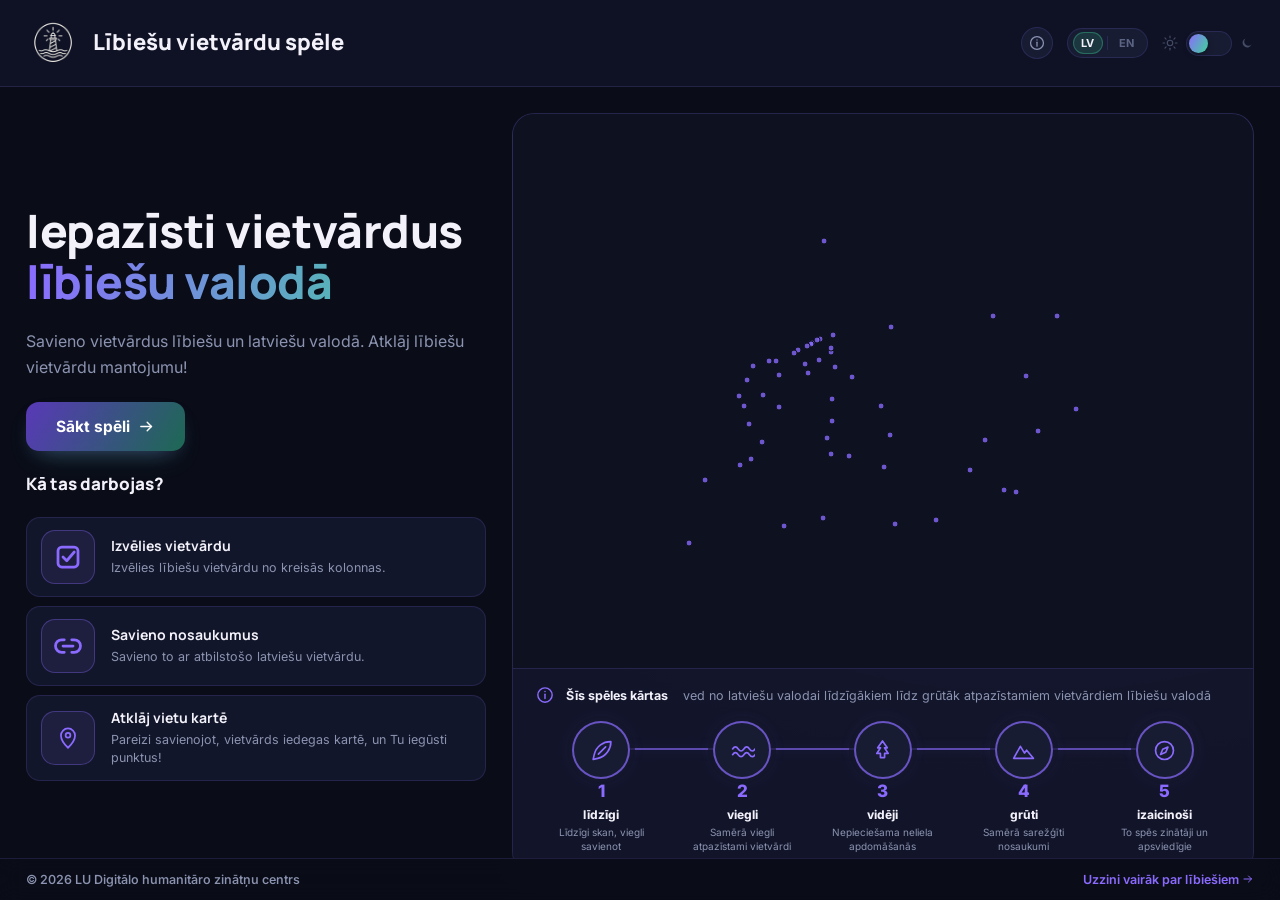
==== index.html @ 4ed25552 "Add files via upload" ====
<!DOCTYPE html>
<html lang="lv" data-theme="dark">
<head>
<meta charset="UTF-8">
<meta name="viewport" content="width=device-width, initial-scale=1, maximum-scale=1, viewport-fit=cover">
<title>Lībiešu vietvārdu spēle</title>
<meta name="description" content="Savieno lībiešu un latviešu vietvārdus un atklāj lībiešu vietvārdu mantojumu.">
<link rel="icon" type="image/png" href="[data-uri]">
<link rel="preconnect" href="https://fonts.googleapis.com">
<link rel="preconnect" href="https://fonts.gstatic.com" crossorigin>
<link href="https://fonts.googleapis.com/css2?family=Manrope:wght@700;800&family=Inter:wght@400;500;600;700;800&display=swap" rel="stylesheet">
<link rel="stylesheet" href="vendor/leaflet.css">
<link rel="stylesheet" href="style.css">
</head>
<body>


<svg style="display:none">
<defs>
<symbol id="i-lighthouse" viewBox="0 0 24 24" fill="none" stroke="currentColor" stroke-width="1.6" stroke-linecap="round" stroke-linejoin="round">
  <path d="M9.5 21h5"/><path d="M8.5 21 10 8h4l1.5 13"/><path d="M9.7 13h4.6"/><path d="M10.5 8V5.5h3V8"/><path d="M12 3.2v1.3"/><path d="M9.3 4.3l1 1"/><path d="M14.7 4.3l-1 1"/>
</symbol>
<symbol id="i-clock" viewBox="0 0 24 24" fill="none" stroke="currentColor" stroke-width="1.7" stroke-linecap="round" stroke-linejoin="round">
  <circle cx="12" cy="12" r="8.2"/><path d="M12 7.6V12l3 2"/>
</symbol>
<symbol id="i-star" viewBox="0 0 24 24" fill="currentColor" stroke="none">
  <path d="M12 3.2l2.6 5.6 6.1.6-4.6 4.1 1.3 6-5.4-3.1-5.4 3.1 1.3-6-4.6-4.1 6.1-.6z"/>
</symbol>
<symbol id="i-flame" viewBox="0 0 24 24" fill="currentColor" stroke="none">
  <path d="M12.3 2.5c.4 2.4-.2 3.9-1.2 5.1-.2-1.3-.6-2-1.3-2.6-1.9 2-3.8 4.9-3.8 7.7 0 3.9 3 6.8 6.4 6.8s6.1-2.7 6.1-6.2c0-3.5-2.4-6.3-4.4-8.1-.4 1.4-1 2.2-1.8 2.6.2-2.1-.2-4-.5-5.3z"/>
</symbol>
<symbol id="i-thumb-up" viewBox="0 0 24 24" fill="none" stroke="currentColor" stroke-width="2" stroke-linecap="round" stroke-linejoin="round">
  <path d="M7.5 10.2 11 4.7c.7-1.1 2.4-.6 2.4.7v3.8h4.3c1.5 0 2.5 1.4 2.1 2.8l-1.6 5.4c-.3 1-1.2 1.7-2.3 1.7H7.5z"/>
  <path d="M3.5 9.8h4v9.6h-4z"/>
</symbol>
<symbol id="i-sun" viewBox="0 0 24 24" fill="none" stroke="currentColor" stroke-width="1.7" stroke-linecap="round">
  <circle cx="12" cy="12" r="4.1"/><line x1="12" y1="1.6" x2="12" y2="4"/><line x1="12" y1="20" x2="12" y2="22.4"/><line x1="1.6" y1="12" x2="4" y2="12"/><line x1="20" y1="12" x2="22.4" y2="12"/><line x1="4.4" y1="4.4" x2="6.1" y2="6.1"/><line x1="17.9" y1="17.9" x2="19.6" y2="19.6"/><line x1="4.4" y1="19.6" x2="6.1" y2="17.9"/><line x1="17.9" y1="6.1" x2="19.6" y2="4.4"/>
</symbol>
<symbol id="i-moon" viewBox="0 0 24 24" fill="currentColor" stroke="none">
  <path d="M20 14.7A8.1 8.1 0 1 1 9.4 4.1 6.6 6.6 0 0 0 20 14.7z"/>
</symbol>
<symbol id="i-link" viewBox="0 0 24 24" fill="none" stroke="currentColor" stroke-width="1.7" stroke-linecap="round" stroke-linejoin="round">
  <path d="M9 15l6-6"/><path d="M8.3 16.3a3.9 3.9 0 010-5.5l2-2a3.9 3.9 0 015.5 5.5l-.9.9"/><path d="M15.7 7.7a3.9 3.9 0 010 5.5l-2 2a3.9 3.9 0 01-5.5-5.5l.9-.9"/>
</symbol>
<symbol id="i-info" viewBox="0 0 24 24" fill="none" stroke="currentColor" stroke-width="1.7" stroke-linecap="round" stroke-linejoin="round">
  <circle cx="12" cy="12" r="8.6"/><line x1="12" y1="11" x2="12" y2="16.2"/><circle cx="12" cy="7.9" r="0.9" fill="currentColor" stroke="none"/>
</symbol>
<symbol id="i-share" viewBox="0 0 24 24" fill="none" stroke="currentColor" stroke-width="1.9" stroke-linecap="round" stroke-linejoin="round">
  <circle cx="18" cy="5" r="2.5"/><circle cx="6" cy="12" r="2.5"/><circle cx="18" cy="19" r="2.5"/>
  <path d="m8.2 10.8 7.6-4.5M8.2 13.2l7.6 4.5"/>
</symbol>
<symbol id="i-trophy" viewBox="0 0 24 24" fill="none" stroke="currentColor" stroke-width="2" stroke-linecap="round" stroke-linejoin="round">
  <path d="M7 4h10v5a5 5 0 0 1-10 0V4z"/>
  <path d="M7 6H4v2a4 4 0 0 0 4 4"/>
  <path d="M17 6h3v2a4 4 0 0 1-4 4"/>
  <path d="M12 14v4"/>
  <path d="M8 21h8"/>
  <path d="M10 18h4"/>
</symbol>
<symbol id="i-target" viewBox="0 0 24 24" fill="none" stroke="currentColor" stroke-width="1.6" stroke-linecap="round" stroke-linejoin="round">
  <circle cx="12" cy="12" r="8.2"/><circle cx="12" cy="12" r="4.4"/><circle cx="12" cy="12" r="0.9" fill="currentColor" stroke="none"/>
</symbol>
<symbol id="i-plus" viewBox="0 0 24 24" fill="none" stroke="currentColor" stroke-width="1.8" stroke-linecap="round">
  <line x1="12" y1="5" x2="12" y2="19"/><line x1="5" y1="12" x2="19" y2="12"/>
</symbol>
<symbol id="i-minus" viewBox="0 0 24 24" fill="none" stroke="currentColor" stroke-width="1.8" stroke-linecap="round">
  <line x1="5" y1="12" x2="19" y2="12"/>
</symbol>
<symbol id="i-locate" viewBox="0 0 24 24" fill="none" stroke="currentColor" stroke-width="1.7" stroke-linecap="round">
  <circle cx="12" cy="12" r="2.6"/><line x1="12" y1="2" x2="12" y2="5.4"/><line x1="12" y1="18.6" x2="12" y2="22"/><line x1="2" y1="12" x2="5.4" y2="12"/><line x1="18.6" y1="12" x2="22" y2="12"/>
</symbol>
<symbol id="i-arrow-right" viewBox="0 0 24 24" fill="none" stroke="currentColor" stroke-width="2" stroke-linecap="round" stroke-linejoin="round">
  <line x1="4" y1="12" x2="19" y2="12"/><polyline points="13 6 19 12 13 18"/>
</symbol>
<symbol id="i-refresh" viewBox="0 0 24 24" fill="none" stroke="currentColor" stroke-width="1.8" stroke-linecap="round" stroke-linejoin="round">
  <path d="M3.5 12a8.5 8.5 0 1 1 2.5 6"/><polyline points="3.5 16.5 3.5 12 8 12"/>
</symbol>
<symbol id="i-bulb" viewBox="0 0 24 24" fill="none" stroke="currentColor" stroke-width="2" stroke-linecap="round" stroke-linejoin="round">
  <path d="M7.2 14.8a7 7 0 1 1 9.6 0c-1.1.9-1.7 1.8-1.8 3.2H9c-.1-1.4-.7-2.3-1.8-3.2z"/>
  <path d="M9.2 18h5.6M10 21h4"/>
</symbol>
<symbol id="i-restart-play" viewBox="0 0 24 24" fill="none" stroke="currentColor" stroke-width="2" stroke-linecap="round" stroke-linejoin="round">
  <path d="M5 7V3l-3 3 3 3V7a8 8 0 1 1-1 9"/>
  <path d="m10 8.5 6 3.5-6 3.5z" fill="currentColor" stroke="none"/>
</symbol>
<symbol id="i-feather" viewBox="0 0 24 24" fill="none" stroke="currentColor" stroke-width="1.6" stroke-linecap="round" stroke-linejoin="round">
  <path d="M20.5 3.5c-6.5 0-13.5 4-15.5 12.5l-1 4.5 4.5-1c8.5-2 12.5-9.5 12.5-16z"/><line x1="9" y1="15.5" x2="16" y2="8.5"/>
</symbol>
<symbol id="i-wave" viewBox="0 0 24 24" fill="none" stroke="currentColor" stroke-width="1.6" stroke-linecap="round" stroke-linejoin="round">
  <path d="M2.5 16c1.8-2.6 3.6-2.6 5.4 0s3.6 2.6 5.4 0 3.6-2.6 5.4 0 3.6 2.6 5.4 0"/><path d="M2.5 10.5c1.8-2.6 3.6-2.6 5.4 0s3.6 2.6 5.4 0 3.6-2.6 5.4 0 3.6 2.6 5.4 0"/>
</symbol>
<symbol id="i-tree" viewBox="0 0 24 24" fill="none" stroke="currentColor" stroke-width="1.6" stroke-linecap="round" stroke-linejoin="round">
  <path d="M12 2.8l4.6 6.6h-2.7l3.6 5.4h-3.5v4h-4v-4H6.5l3.6-5.4H7.4z"/>
</symbol>
<symbol id="i-mountain" viewBox="0 0 24 24" fill="none" stroke="currentColor" stroke-width="1.6" stroke-linecap="round" stroke-linejoin="round">
  <path d="M2.5 19.5L9 8l4 6.5 2-2.8 6.5 7.8z"/>
</symbol>
<symbol id="i-compass" viewBox="0 0 24 24" fill="none" stroke="currentColor" stroke-width="1.6" stroke-linecap="round" stroke-linejoin="round">
  <circle cx="12" cy="12" r="8.6"/><path d="M15.3 8.7l-2.1 5-5 2.1 2.1-5z"/>
</symbol>
<symbol id="i-pin" viewBox="0 0 24 24" fill="none" stroke="currentColor" stroke-width="1.6" stroke-linecap="round" stroke-linejoin="round">
  <path d="M12 21s6.5-6.1 6.5-11.3a6.5 6.5 0 10-13 0C5.5 14.9 12 21 12 21z"/><circle cx="12" cy="9.5" r="2.2"/>
</symbol>
<symbol id="i-cursor" viewBox="0 0 24 24" fill="currentColor" stroke="none">
  <path d="M5.5 3.2l13.8 6-5.8 2-2 5.8z"/>
</symbol>
<symbol id="i-select-row" viewBox="0 0 24 24" fill="none" stroke="currentColor" stroke-width="1.8" stroke-linecap="round" stroke-linejoin="round">
  <rect x="3" y="4" width="18" height="4.2" rx="2.1"/><rect x="3" y="10" width="18" height="4.2" rx="2.1"/><rect x="3" y="16" width="18" height="4.2" rx="2.1"/><circle cx="6.1" cy="12.1" r="1.1" fill="currentColor" stroke="none"/><path d="m14.2 12.1 1.5 1.5 3-3"/>
</symbol>
<symbol id="i-match-pairs" viewBox="0 0 24 24" fill="none" stroke="currentColor" stroke-width="1.8" stroke-linecap="round" stroke-linejoin="round">
  <rect x="2.5" y="5" width="7" height="5" rx="2"/><rect x="14.5" y="14" width="7" height="5" rx="2"/><path d="M9.5 7.5h2.2a3 3 0 0 1 3 3V14"/><circle cx="12" cy="7.5" r="1.15" fill="currentColor" stroke="none"/><circle cx="12" cy="16.5" r="1.15" fill="currentColor" stroke="none"/>
</symbol>
<symbol id="i-checkbox-pair" viewBox="0 0 24 24" fill="none" stroke="currentColor" stroke-width="2" stroke-linecap="round" stroke-linejoin="round">
  <rect x="2.5" y="4" width="6.5" height="6.5" rx="1.4"/><path d="m4.2 7.2 1.4 1.4 2.7-3"/><path d="M12 7.2h9"/><rect x="2.5" y="13.5" width="6.5" height="6.5" rx="1.4"/><path d="m4.2 16.7 1.4 1.4 2.7-3"/><path d="M12 16.7h9"/>
</symbol>
<symbol id="i-checkbox-single" viewBox="0 0 24 24" fill="none" stroke="currentColor" stroke-width="2.2" stroke-linecap="round" stroke-linejoin="round">
  <rect x="4" y="4" width="16" height="16" rx="3"/><path d="m8 12 3 3 6-7"/>
</symbol>
<symbol id="i-chain-bold" viewBox="0 0 24 24" fill="none" stroke="currentColor" stroke-width="2.2" stroke-linecap="round" stroke-linejoin="round">
  <path d="M9 17H7a5 5 0 0 1 0-10h2"/><path d="M15 7h2a5 5 0 0 1 0 10h-2"/><path d="M8 12h8"/>
</symbol>
<symbol id="i-sparkle" viewBox="0 0 24 24" fill="currentColor" stroke="none">
  <path d="M12 3l1.6 4.8L18.4 9l-4.8 1.6L12 15.4l-1.6-4.8L5.6 9l4.8-1.6z"/><path d="M18.5 15l.7 2 2 .7-2 .7-.7 2-.7-2-2-.7 2-.7z"/>
</symbol>
<symbol id="i-check" viewBox="0 0 24 24" fill="none" stroke="currentColor" stroke-width="2.2" stroke-linecap="round" stroke-linejoin="round">
  <polyline points="4.5 12.5 9.5 17.5 19.5 6"/>
</symbol>
<symbol id="i-close" viewBox="0 0 24 24" fill="none" stroke="currentColor" stroke-width="1.9" stroke-linecap="round">
  <line x1="6" y1="6" x2="18" y2="18"/><line x1="6" y1="18" x2="18" y2="6"/>
</symbol>
</defs>
</svg>


<section id="screen-start" class="screen screen-start">
  <header class="topbar">
    <div class="brand">
      <div class="logo"><img class="logo-img logo-for-dark" src="[data-uri]" width="24" height="24" alt="Lībiešu vietvārdu spēles logotips"><img class="logo-img logo-for-light" src="[data-uri]" width="24" height="24" alt="Lībiešu vietvārdu spēles logotips"></div>
      <div class="brand-text">
        <div class="brand-title">Lībiešu vietvārdu spēle</div>
        <div class="brand-sub">Iepazīsti lībiešu valodu un vietvārdus</div>
      </div>
    </div>
    <div class="theme-switch">
      <svg width="16" height="16"><use href="#i-sun"/></svg>
      <div class="sw" id="sw-start"><div class="knob"></div></div>
      <svg width="14" height="14"><use href="#i-moon"/></svg>
    </div>
  </header>

  <div class="start-main">
    <div class="start-left">
      <h1 class="hero-title">Iepazīsti vietvārdus<span class="grad">lībiešu valodā</span></h1>
      <p class="hero-sub">Savieno vietvārdus lībiešu un latviešu valodā. Atklāj lībiešu vietvārdu mantojumu!</p>

      <div class="start-actions">
        <button id="btn-start" class="btn btn-primary btn-large">Sākt spēli <svg width="17" height="17"><use href="#i-arrow-right"/></svg></button>
      </div>

      <h2 class="how-title">Kā tas darbojas?</h2>
      <div class="step-cards">
        <div class="step-card">
          <div class="step-icon"><svg width="30" height="30"><use href="#i-checkbox-single"/></svg></div>
          <div class="step-copy"><h3>Izvēlies vietvārdu</h3><p>Izvēlies lībiešu vietvārdu no kreisās kolonnas.</p></div>
        </div>
        <div class="step-card">
          <div class="step-icon"><svg width="30" height="30"><use href="#i-chain-bold"/></svg></div>
          <div class="step-copy"><h3>Savieno nosaukumus</h3><p>Savieno to ar atbilstošo latviešu vietvārdu.</p></div>
        </div>
        <div class="step-card">
          <div class="step-icon"><svg width="26" height="26"><use href="#i-pin"/></svg></div>
          <div class="step-copy"><h3>Atklāj vietu kartē</h3><p>Pareizi savienojot, vietvārds iedegas kartē, un Tu iegūsti punktus!</p></div>
        </div>
      </div>
    </div>

    <div class="start-right">
      <div class="constellation-wrap">
        <div id="constellation-map" class="leaflet-holder"></div>
      </div>
      <div class="difficulty-ladder">
        <div class="ladder-title"><svg width="14" height="14"><use href="#i-info"/></svg> <b>Šīs spēles kārtas</b>&nbsp;ved no latviešu valodai līdzīgākiem līdz grūtāk atpazīstamiem vietvārdiem lībiešu valodā</div>
        <div class="ladder-row">
          <div class="ladder-item">
            <div class="ladder-icon"><svg width="19" height="19"><use href="#i-feather"/></svg><span class="ladder-num">1</span></div>
            <span class="ladder-name">līdzīgi</span>
            <span class="ladder-desc">Līdzīgi skan, viegli savienot</span>
          </div>
          <div class="ladder-item">
            <div class="ladder-icon"><svg width="19" height="19"><use href="#i-wave"/></svg><span class="ladder-num">2</span></div>
            <span class="ladder-name">viegli</span>
            <span class="ladder-desc">Samērā viegli atpazīstami vietvārdi</span>
          </div>
          <div class="ladder-item">
            <div class="ladder-icon"><svg width="19" height="19"><use href="#i-tree"/></svg><span class="ladder-num">3</span></div>
            <span class="ladder-name">vidēji</span>
            <span class="ladder-desc">Nepieciešama neliela apdomāšanās</span>
          </div>
          <div class="ladder-item">
            <div class="ladder-icon"><svg width="19" height="19"><use href="#i-mountain"/></svg><span class="ladder-num">4</span></div>
            <span class="ladder-name">grūti</span>
            <span class="ladder-desc">Samērā sarežģīti nosaukumi</span>
          </div>
          <div class="ladder-item">
            <div class="ladder-icon"><svg width="19" height="19"><use href="#i-compass"/></svg><span class="ladder-num">5</span></div>
            <span class="ladder-name">izaicinoši</span>
            <span class="ladder-desc">To spēs zinātāji un apsviedīgie</span>
          </div>
        </div>
      </div>
    </div>
  </div>

  <div id="how-panel" class="how-panel hidden">
    <div class="how-card">
      <button id="btn-how-close" class="how-close" aria-label="Aizvērt"><svg width="14" height="14"><use href="#i-close"/></svg></button>
      <h2>Kā spēlēt</h2>
      <ol>
        <li>Katrā kārtā redzēsi divas vārdu kolonnas – <strong>lībiešu valodā</strong> un <strong>latviešu</strong> valodā.</li>
        <li>Uzklikšķini uz viena vārda katrā kolonnā, lai izveidotu pāri, tad klikšķini uz <strong>Pārbaudīt</strong>.</li>
        <li>Ja pāris pareizs, vietvārds iemirdzas.</li>
        <li>Kārtas sākas ar līdzīgākajiem vārdu pāriem un kļūst arvien izaicinošākas.</li>
      </ol>
    </div>
  </div>
</section>


<section id="screen-game" class="screen screen-game hidden">
  <header class="topbar">
    <div class="brand">
      <div class="logo"><img class="logo-img logo-for-dark" src="[data-uri]" width="22" height="22" alt="Lībiešu vietvārdu spēles logotips"><img class="logo-img logo-for-light" src="[data-uri]" width="22" height="22" alt="Lībiešu vietvārdu spēles logotips"></div>
      <div class="brand-text">
        <div class="brand-title">Lībiešu vietvārdu spēle</div>
        <div class="brand-sub">Iepazīsti lībiešu valodu un vietvārdus</div>
      </div>
    </div>
    <div class="stats-row">
      <div class="stat-pill pill-round">
        <div class="pill-round-top"><svg width="13" height="13"><use href="#i-clock"/></svg> <span id="stat-round">1. kārta no 5</span></div>
        <div class="mini-progress"><div class="mini-progress-fill" id="round-progress-fill" style="width:0%"></div></div>
      </div>
      <div class="stat-pill score"><svg width="14" height="14"><use href="#i-star"/></svg> Punkti: <b id="stat-score">0</b><span id="score-delta" class="score-delta" aria-live="polite"></span></div>
      <div class="stat-pill game-timer" title="Aktīvais spēles laiks"><svg width="14" height="14"><use href="#i-clock"/></svg> Laiks: <b id="stat-timer">00:00</b></div>
    </div>
    <div class="game-header-controls" style="display:flex;align-items:center;gap:10px;">
      <div class="theme-switch">
        <svg width="16" height="16"><use href="#i-sun"/></svg>
        <div class="sw" id="sw-game"><div class="knob"></div></div>
        <svg width="14" height="14"><use href="#i-moon"/></svg>
      </div>
      <button id="btn-restart" class="icon-btn" aria-label="Sākt no jauna" title="Sākt no jauna">
        <svg width="19" height="19"><use href="#i-restart-play"/></svg>
      </button>
    </div>
  </header>

  <div class="game-main">
    <div class="match-panel">
      <div class="match-panel-head">
        <div class="link-icon"><svg width="22" height="22"><use href="#i-chain-bold"/></svg></div>
        <div>
          <div class="match-title">Savieno vietvārdu <span class="lang-liv">lībiešu valodā</span> ar atbilstošo nosaukumu <span class="lang-lv">latviešu valodā</span></div>
        </div>
      </div>
      <div class="match-cols-head"><span>Lībiski</span><span>Latviski</span></div>
      <div class="match-rows" id="match-rows">
        <svg class="connector-svg" id="connector-svg"><defs><linearGradient id="panelLineGrad" x1="0%" y1="0%" x2="100%" y2="0%"><stop offset="0%" stop-color="#8B6BFF"/><stop offset="100%" stop-color="#3ED598"/></linearGradient></defs></svg>
        <div class="match-col" id="list-liv"></div>
        <div class="match-col" id="list-lv"></div>
      </div>
      <button id="btn-check" class="btn btn-primary btn-block" disabled><svg width="16" height="16"><use href="#i-check"/></svg> Pārbaudīt</button>
    </div>

    <div class="map-wrap">
      <div id="game-map" class="leaflet-holder" aria-label="Latvijas karte"></div>
      <div id="toast-card" class="toast-card">
        <div class="toast-icon" id="toast-icon"><svg width="16" height="16"><use href="#i-check"/></svg></div>
        <div><div class="toast-title" id="toast-title">Pareizi!</div></div>
      </div>
      <div class="map-controls">
        <button class="icon-btn" id="btn-locate" aria-label="Atgriezties pie visas kartes" title="Atgriezties pie visas kartes"><svg width="15" height="15"><use href="#i-locate"/></svg></button>
      </div>
      <div class="map-legend">
        <div class="li"><span class="sw-dot" style="background:var(--violet)"></span> Vēl neatklāts</div>
        <div class="li"><span class="sw-dot" style="background:var(--green)"></span> Atklāts vietvārds</div>
      </div>
    </div>
  </div>
</section>


<section id="screen-round" class="screen screen-round hidden">
  <header class="topbar">
    <div class="brand">
      <div class="logo"><img class="logo-img logo-for-dark" src="[data-uri]" width="22" height="22" alt="Lībiešu vietvārdu spēles logotips"><img class="logo-img logo-for-light" src="[data-uri]" width="22" height="22" alt="Lībiešu vietvārdu spēles logotips"></div>
      <div class="brand-text">
        <div class="brand-title">Lībiešu vietvārdu spēle</div>
        <div class="brand-sub">Iepazīsti lībiešu valodu un vietvārdus</div>
      </div>
    </div>
    <div class="stats-row">
      <div class="stat-pill"><svg width="13" height="13"><use href="#i-check"/></svg> <span id="round-header-label">1. kārta no 5</span></div>
      <div class="stat-pill score"><svg width="14" height="14"><use href="#i-star"/></svg> Punkti: <b id="round-total-score">0</b></div>
    </div>
    <div class="theme-switch">
      <svg width="16" height="16"><use href="#i-sun"/></svg>
      <div class="sw" id="sw-round"><div class="knob"></div></div>
      <svg width="14" height="14"><use href="#i-moon"/></svg>
    </div>
  </header>

  <div class="result-main">
    <div class="result-left">
      <div class="result-card">
        <div class="result-head">
          <div class="trophy"><svg width="27" height="27"><use href="#i-trophy"/></svg></div>
          <div>
            <h2 id="round-title">Šī kārta ir pabeigta!</h2>
            <p>Tu atradi <strong id="round-found-count">visus</strong> vietvārdus šajā kārtā.</p>
          </div>
        </div>

        <div class="stat-grid stat-grid-3">
          <div class="stat-card"><div class="sc-icon i-star"><svg width="17" height="17"><use href="#i-star"/></svg></div><div><div class="sc-num" id="round-score">0</div><div class="sc-label">Punkti</div></div></div>
          <div class="stat-card"><div class="sc-icon i-target"><svg width="17" height="17"><use href="#i-target"/></svg></div><div><div class="sc-num" id="round-acc">0%</div><div class="sc-label">Precizitāte</div></div></div>
          <div class="stat-card"><div class="sc-icon i-clock"><svg width="17" height="17"><use href="#i-clock"/></svg></div><div><div class="sc-num" id="round-time">00:00</div><div class="sc-label">Laiks</div></div></div>
        </div>

        <div class="found-row">
          <div class="fr-left"><svg width="16" height="16"><use href="#i-pin"/></svg> Atrasti vietvārdi <span class="fr-num" id="round-found-frac">10/10</span></div>
        </div>

        <div class="fact-card">
          <div class="fc-icon"><svg width="22" height="22"><use href="#i-bulb"/></svg></div>
          <div>
            <h4>Vai zināji?</h4>
            <p id="round-fact">Lībieši ir Latvijas pamattauta un pirmiedzīvotāji. Lībiešu valoda pieder somugru valodu saimei un ir tuva igauņu valodai.</p>
          </div>
        </div>

        <div class="result-actions">
          <button id="btn-next-round" class="btn btn-primary btn-large btn-block">Nākamā kārta <svg width="16" height="16"><use href="#i-arrow-right"/></svg></button>
          <button id="btn-round-replay" class="btn btn-ghost btn-large restart-btn"><svg width="21" height="21"><use href="#i-restart-play"/></svg> Sākt no sākuma</button>
        </div>
      </div>
    </div>

    <div class="result-right">
      <div id="round-map" class="leaflet-holder"></div>
      <div class="route-legend">
        <div class="li" style="font-weight:700;color:var(--ink)">Šajā kārtā atklātās vietas</div>
        <div class="li"><span class="sw-dot" style="background:var(--violet)"></span> Atrastie vietvārdi</div>
      </div>
    </div>
  </div>
</section>


<section id="screen-final" class="screen screen-final hidden">
  <header class="topbar">
    <div class="brand">
      <div class="logo"><img class="logo-img logo-for-dark" src="[data-uri]" width="22" height="22" alt="Lībiešu vietvārdu spēles logotips"><img class="logo-img logo-for-light" src="[data-uri]" width="22" height="22" alt="Lībiešu vietvārdu spēles logotips"></div>
      <div class="brand-text">
        <div class="brand-title">Lībiešu vietvārdu spēle</div>
        <div class="brand-sub">Iepazīsti lībiešu valodu un vietvārdus</div>
      </div>
    </div>
    <div class="theme-switch">
      <svg width="16" height="16"><use href="#i-sun"/></svg>
      <div class="sw" id="sw-final"><div class="knob"></div></div>
      <svg width="14" height="14"><use href="#i-moon"/></svg>
    </div>
  </header>

  <div class="result-main">
    <div class="result-left">
      <div class="final-text-card">
        <div class="result-head">
          <div class="trophy"><svg width="27" height="27"><use href="#i-trophy"/></svg></div>
          <div>
            <h2 id="final-title">Tu esi atklājis 53 Latvijas vietvārdus lībiešu valodā!</h2>
          </div>
        </div>
        <div class="stat-grid">
          <div class="stat-card"><div class="sc-icon i-star"><svg width="17" height="17"><use href="#i-star"/></svg></div><div><div class="sc-num" id="final-score">0</div><div class="sc-label">Kopā punkti</div></div></div>
          <div class="stat-card"><div class="sc-icon i-target"><svg width="17" height="17"><use href="#i-target"/></svg></div><div><div class="sc-num" id="final-acc">0%</div><div class="sc-label">Precizitāte</div></div></div>
          <div class="stat-card"><div class="sc-icon i-clock"><svg width="17" height="17"><use href="#i-clock"/></svg></div><div><div class="sc-num" id="final-time">00:00</div><div class="sc-label">Kopējais laiks</div></div></div>
          <div class="stat-card"><div class="sc-icon i-best"><svg width="18" height="18"><use href="#i-thumb-up"/></svg></div><div><div class="sc-num" id="final-best">0</div><div class="sc-label">Labākais rezultāts</div></div></div>
        </div>
        <p class="final-time-note" id="final-time-note"></p>
        <section id="research-panel" class="research-panel" aria-labelledby="research-title">
          <div id="research-invite" class="research-stage">
            <h3 id="research-title" class="research-invite-title">Vai esi ar mieru atbildēt uz dažiem pētnieku jautājumiem?</h3>
            <div class="research-choice-actions">
              <button id="btn-research-yes" class="btn btn-primary" type="button">Jā, atbildēšu</button>
              <button id="btn-research-no" class="btn btn-ghost" type="button">Nē, paldies</button>
            </div>
          </div>
          <div id="research-question" class="research-stage hidden">
            <p class="research-eyebrow">Pēdējais jautājums</p>
            <h3 id="research-question-text"></h3>
            <div id="research-options" class="research-options" role="group" aria-label="Atbilžu varianti"></div>
          </div>
          <div id="survey-rating" class="research-stage hidden">
            <p class="research-eyebrow">Tavs vērtējums</p>
            <h3>Kā Tev patika spēle?</h3>
            <div class="rating-options" role="group" aria-label="Spēles vērtējums no 1 līdz 5">
              <button type="button" class="rating-star" data-rating="1" aria-label="1 zvaigzne">★</button>
              <button type="button" class="rating-star" data-rating="2" aria-label="2 zvaigznes">★</button>
              <button type="button" class="rating-star" data-rating="3" aria-label="3 zvaigznes">★</button>
              <button type="button" class="rating-star" data-rating="4" aria-label="4 zvaigznes">★</button>
              <button type="button" class="rating-star" data-rating="5" aria-label="5 zvaigznes">★</button>
            </div>
          </div>
          <div id="survey-age" class="research-stage hidden">
            <p class="research-eyebrow">Par Tevi</p>
            <h3>Kura ir Tava vecuma grupa?</h3>
            <div id="age-options" class="age-options" role="group" aria-label="Vecuma grupas"></div>
          </div>
          <div id="survey-first-time" class="research-stage hidden">
            <p class="research-eyebrow">Tava pieredze</p>
            <h3>Vai Tu spēlēji pirmo reizi?</h3>
            <div class="research-choice-actions">
              <button class="btn btn-ghost first-time-option" data-first-time="Yes" type="button">Jā</button>
              <button class="btn btn-ghost first-time-option" data-first-time="No" type="button">Nē</button>
            </div>
          </div>
          <div id="survey-comment" class="research-stage hidden">
            <p class="research-eyebrow">Komentārs pēc izvēles</p>
            <h3>Vai vēlies ko piebilst par spēli?</h3>
            <textarea id="survey-comment-text" class="survey-comment-text" maxlength="1000" rows="4" placeholder="Ieraksti komentāru, ja vēlies"></textarea>
            <p class="survey-privacy-note">Lūdzu, neiekļauj personisku informāciju.</p>
            <button id="btn-survey-finish" class="btn btn-primary" type="button">Turpināt</button>
          </div>
          <div id="research-thanks" class="research-stage hidden">
            <h3 id="research-thanks-text">Paldies, ka piedalījies un ka atbildēji uz jautājumiem. Pētniekiem tas noderēs!</h3>
            <button id="btn-replay" class="btn btn-primary btn-large btn-block restart-btn" type="button"><svg width="21" height="21"><use href="#i-restart-play"/></svg> Spēlēt vēlreiz</button>
          </div>
        </section>
        <div class="result-actions">
          <a class="btn btn-ghost btn-large about-link" data-about-link href="about.html">Par šo spēli <span aria-hidden="true">›</span></a>
        </div>
        <div class="final-more-actions">
          <button id="btn-share" class="btn btn-ghost final-share-btn" type="button"><svg width="19" height="19"><use href="#i-share"/></svg><span>Dalīties ar rezultātu</span></button>
          <p id="share-status" class="share-status" aria-live="polite"></p>
        </div>
      </div>
    </div>
    <div class="result-right">
      <div id="final-map" class="leaflet-holder"></div>
    </div>
  </div>
</section>

<footer class="footbar persistent-footer">
  <a class="footbar-credit" href="https://ul-dhc.github.io" target="_blank" rel="noopener noreferrer">© 2026 LU Digitālo humanitāro zinātņu centrs</a>
  <a href="https://livones.net" target="_blank" rel="noopener">Uzzini vairāk par lībiešiem <svg width="12" height="12" style="display:inline;vertical-align:-1px"><use href="#i-arrow-right"/></svg></a>
</footer>

<script src="vendor/leaflet.js"></script>
<script src="data.js"></script>
<script src="app.js"></script>
</body>
</html>
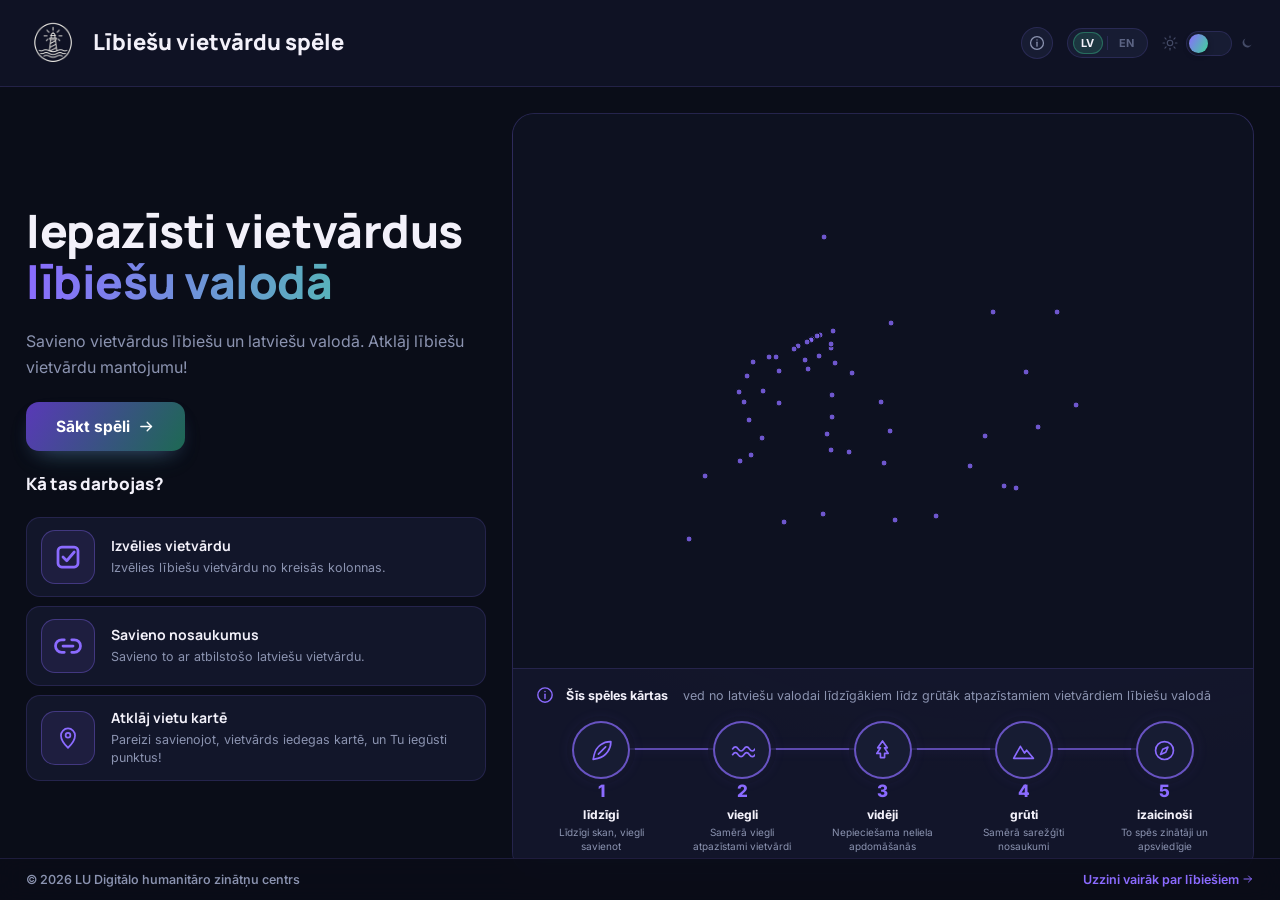
==== commit acddf9f0: "Update index.html" ====
--- a/index.html
+++ b/index.html
@@ -5,6 +5,22 @@
 <meta name="viewport" content="width=device-width, initial-scale=1, maximum-scale=1, viewport-fit=cover">
 <title>Lībiešu vietvārdu spēle</title>
 <meta name="description" content="Savieno lībiešu un latviešu vietvārdus un atklāj lībiešu vietvārdu mantojumu.">
+<meta property="og:type" content="website">
+<meta property="og:locale" content="lv_LV">
+<meta property="og:site_name" content="Lībiešu vietvārdu spēle">
+<meta property="og:title" content="Lībiešu vietvārdu spēle">
+<meta property="og:description" content="Savieno lībiešu un latviešu vietvārdus un atklāj lībiešu vietvārdu mantojumu.">
+<meta property="og:url" content="https://uldhc.github.io/livonian-place-name-game/">
+<meta property="og:image" content="https://uldhc.github.io/livonian-place-name-game/assets/social-preview.png?v=1">
+<meta property="og:image:secure_url" content="https://uldhc.github.io/livonian-place-name-game/assets/social-preview.png?v=1">
+<meta property="og:image:type" content="image/png">
+<meta property="og:image:width" content="1200">
+<meta property="og:image:height" content="630">
+<meta property="og:image:alt" content="Lībiešu vietvārdu spēles logotips">
+<meta name="twitter:card" content="summary_large_image">
+<meta name="twitter:title" content="Lībiešu vietvārdu spēle">
+<meta name="twitter:description" content="Savieno lībiešu un latviešu vietvārdus un atklāj lībiešu vietvārdu mantojumu.">
+<meta name="twitter:image" content="https://uldhc.github.io/livonian-place-name-game/assets/social-preview.png?v=1">
 <link rel="icon" type="image/png" href="[data-uri]">
 <link rel="preconnect" href="https://fonts.googleapis.com">
 <link rel="preconnect" href="https://fonts.gstatic.com" crossorigin>
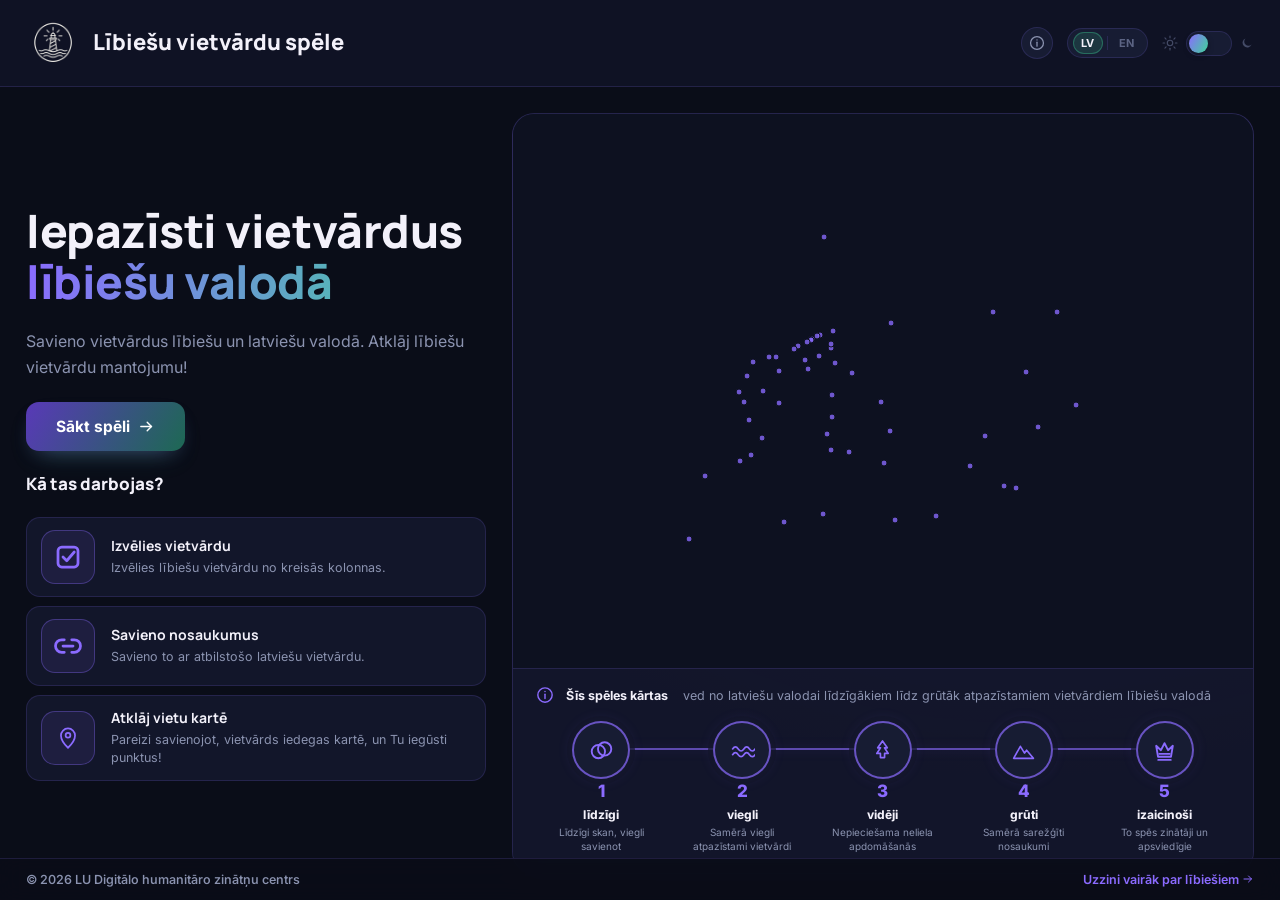
==== commit 36a4d253: "Update index.html" ====
--- a/index.html
+++ b/index.html
@@ -114,6 +114,13 @@
 <symbol id="i-compass" viewBox="0 0 24 24" fill="none" stroke="currentColor" stroke-width="1.6" stroke-linecap="round" stroke-linejoin="round">
   <circle cx="12" cy="12" r="8.6"/><path d="M15.3 8.7l-2.1 5-5 2.1 2.1-5z"/>
 </symbol>
+<symbol id="i-similar" viewBox="0 0 24 24" fill="none" stroke="currentColor" stroke-width="1.8" stroke-linecap="round" stroke-linejoin="round">
+  <circle cx="9" cy="13" r="6.4"/><circle cx="15" cy="10.5" r="6.4"/>
+</symbol>
+<symbol id="i-crown" viewBox="0 0 24 24" fill="none" stroke="currentColor" stroke-width="1.8" stroke-linecap="round" stroke-linejoin="round">
+  <path d="M4 7.5l4.6 4.2L12 5l3.4 6.7L20 7.5 18.2 18H5.8z"/>
+  <path d="M6 21h12M7 15.2h10"/>
+</symbol>
 <symbol id="i-pin" viewBox="0 0 24 24" fill="none" stroke="currentColor" stroke-width="1.6" stroke-linecap="round" stroke-linejoin="round">
   <path d="M12 21s6.5-6.1 6.5-11.3a6.5 6.5 0 10-13 0C5.5 14.9 12 21 12 21z"/><circle cx="12" cy="9.5" r="2.2"/>
 </symbol>
@@ -198,7 +205,7 @@
         <div class="ladder-title"><svg width="14" height="14"><use href="#i-info"/></svg> <b>Šīs spēles kārtas</b>&nbsp;ved no latviešu valodai līdzīgākiem līdz grūtāk atpazīstamiem vietvārdiem lībiešu valodā</div>
         <div class="ladder-row">
           <div class="ladder-item">
-            <div class="ladder-icon"><svg width="19" height="19"><use href="#i-feather"/></svg><span class="ladder-num">1</span></div>
+            <div class="ladder-icon"><svg width="19" height="19"><use href="#i-similar"/></svg><span class="ladder-num">1</span></div>
             <span class="ladder-name">līdzīgi</span>
             <span class="ladder-desc">Līdzīgi skan, viegli savienot</span>
           </div>
@@ -218,7 +225,7 @@
             <span class="ladder-desc">Samērā sarežģīti nosaukumi</span>
           </div>
           <div class="ladder-item">
-            <div class="ladder-icon"><svg width="19" height="19"><use href="#i-compass"/></svg><span class="ladder-num">5</span></div>
+            <div class="ladder-icon"><svg width="19" height="19"><use href="#i-crown"/></svg><span class="ladder-num">5</span></div>
             <span class="ladder-name">izaicinoši</span>
             <span class="ladder-desc">To spēs zinātāji un apsviedīgie</span>
           </div>
--- a/style.css
+++ b/style.css
@@ -202,11 +202,13 @@
 }
 .brand{ display:flex; align-items:center; gap:13px; min-width:0; cursor:pointer; }
 .brand:hover .brand-title{ color:var(--violet); }
+.brand:hover .logo{ transform:scale(1.04); }
 .logo{
   width:54px; height:54px; border-radius:50%;
   display:flex; align-items:center; justify-content:center;
   flex-shrink:0;
   position:relative;
+  transition:transform .22s ease;
 }
 .logo-img{
   position:absolute; inset:0; width:100%; height:100%;
@@ -217,7 +219,7 @@
 html[data-theme="light"] .logo-for-dark{ display:none; }
 html[data-theme="light"] .logo-for-light{ display:block; }
 .brand-text{ min-width:0; }
-.brand-title{ font-family:var(--font-display); font-weight:800; font-size:22px; line-height:1.15; white-space:nowrap; }
+.brand-title{ font-family:var(--font-display); font-weight:800; font-size:22px; line-height:1.15; white-space:nowrap; transition:color .22s ease; }
 .brand-sub{ display:none; }
 
 .stats-row{ display:flex; align-items:center; gap:10px; flex-wrap:wrap; }
@@ -529,7 +531,7 @@
 .word-chip.correct{ border-color:var(--green); background:rgba(62,213,152,0.12); color:var(--green); cursor:default; }
 .word-chip.correct .dot{ background:var(--green); }
 .word-chip.correct .radio{ border-color:var(--green); }
-.word-chip.correct .radio::after{ content:"✓"; position:absolute; inset:-3px; display:flex; align-items:center; justify-content:center; font-size:11px; color:var(--green); border:none; }
+.word-chip.correct .radio::after{ content:"âœ“"; position:absolute; inset:-3px; display:flex; align-items:center; justify-content:center; font-size:11px; color:var(--green); border:none; }
 
 .word-chip.wrong{ animation:shake .35s ease; border-color:var(--red); background:rgba(242,102,91,0.12); }
 @keyframes shake{
@@ -718,12 +720,13 @@
   display:grid; grid-template-columns:minmax(320px,460px) 1fr;
   gap:22px; padding:24px 26px; max-width:1500px; margin:0 auto; width:100%;
 }
-.result-left{ display:flex; flex-direction:column; gap:16px; }
+.result-left{ display:flex; flex-direction:column; gap:16px; min-width:0; }
 .result-card{
   background:var(--panel); border:1px solid var(--border);
-  border-radius:var(--radius-lg); padding:26px;
+  border-radius:var(--radius-lg); padding:26px; min-width:0;
 }
 .result-head{ display:flex; align-items:center; gap:16px; margin-bottom:6px; }
+.result-head > div:last-child{ min-width:0; }
 .trophy{
   width:58px; height:58px; border-radius:50%; flex-shrink:0;
   background:radial-gradient(circle at 35% 30%, rgba(62,213,152,.3), transparent 70%), var(--panel-2);
@@ -736,14 +739,14 @@
 .result-head p strong{ color:var(--green); }
 
 .stat-grid{
-  display:grid; grid-template-columns:1fr 1fr; gap:10px;
+  display:grid; grid-template-columns:minmax(0,1fr) minmax(0,1fr); gap:10px;
   margin:18px 0 6px;
 }
-.stat-grid.stat-grid-3{ grid-template-columns:1fr 1fr 1fr; }
+.stat-grid.stat-grid-3{ grid-template-columns:repeat(3,minmax(0,1fr)); }
 .stat-card{
   background:var(--panel-2); border:1px solid var(--border);
   border-radius:var(--radius-md); padding:14px 16px;
-  display:flex; align-items:center; gap:12px;
+  display:flex; align-items:center; gap:12px; min-width:0;
 }
 .stat-card .sc-icon{
   width:38px; height:38px; border-radius:50%; flex-shrink:0;
@@ -761,7 +764,7 @@
 .found-row{
   display:flex; align-items:center; justify-content:space-between;
   background:var(--panel-2); border:1px solid var(--border);
-  border-radius:var(--radius-md); padding:12px 16px; margin:10px 0;
+  border-radius:var(--radius-md); padding:12px 16px; margin:10px 0; min-width:0;
 }
 .found-row .fr-left{ display:flex; align-items:center; gap:10px; font-size:13.5px; }
 .found-row .fr-left svg{ color:var(--violet); }
@@ -774,9 +777,10 @@
 .fact-card{
   display:flex; gap:12px; align-items:flex-start;
   background:linear-gradient(120deg, rgba(139,107,255,0.1), rgba(62,213,152,0.055));
-  border:1px solid var(--border);
+  border:1px solid var(--border); min-width:0;
   border-radius:var(--radius-md); padding:14px 16px; margin-top:8px;
 }
+.fact-card > div:last-child{ min-width:0; }
 .fact-card .fc-icon{
   width:42px; height:42px; border-radius:50%; flex-shrink:0;
   background:rgba(62,213,152,.1); border:1px solid rgba(62,213,152,.34);
@@ -909,12 +913,17 @@
 
 .final-text-card{
   background:var(--panel); border:1px solid var(--border);
-  border-radius:var(--radius-lg); padding:26px;
+  border-radius:var(--radius-lg); padding:26px; min-width:0;
 }
 
 
 @media (max-width:980px){
-  .screen{ padding-bottom:48px; }
+  .screen{ padding-bottom:0; }
+  .screen.screen-game{ height:auto; min-height:100dvh; }
+  .persistent-footer{
+    position:static; height:auto; min-height:42px;
+    background:var(--bg); backdrop-filter:none; -webkit-backdrop-filter:none;
+  }
   .start-main{ display:flex; flex-direction:column; gap:18px; padding:20px; }
   .start-left, .start-right{ display:contents; }
   .hero-title{ order:1; }
@@ -942,8 +951,10 @@
     order:7; border:1px solid var(--border); border-radius:var(--radius-lg);
     overflow:hidden; margin-top:2px;
   }
-  .result-main{ grid-template-columns:1fr; }
+  .result-main{ grid-template-columns:minmax(0,1fr); }
   .result-right{ min-height:280px; order:-1; }
+  #screen-final .result-left{ order:-1; }
+  #screen-final .result-right{ order:0; min-height:360px; }
   .game-main{ flex:none; min-height:auto; grid-template-columns:1fr; grid-template-rows:auto minmax(440px, 70vh); }
   .match-panel{
     border-right:none; border-bottom:1px solid var(--border);
@@ -976,7 +987,11 @@
   .step-arrow{ display:none; }
   .word-chip{ font-size:12px; padding:9px 9px; }
   .match-cols-head{ font-size:10px; }
-  .stat-grid, .stat-grid.stat-grid-3{ grid-template-columns:1fr 1fr; }
+  .result-main{ max-width:100%; padding:16px 14px; overflow:hidden; }
+  .stat-grid, .stat-grid.stat-grid-3{ grid-template-columns:minmax(0,1fr) minmax(0,1fr); }
+  .stat-card{ padding:12px 10px; gap:8px; }
+  .stat-card .sc-icon{ width:34px; height:34px; }
+  .stat-card .sc-num{ font-size:17px; }
   .result-card, .final-text-card{ padding:20px; }
   .difficulty-ladder{ padding:18px 16px 14px; }
   .ladder-title{ display:block; font-size:12.5px; line-height:1.55; margin-bottom:16px; }
@@ -1016,6 +1031,24 @@
   .ladder-desc{ font-size:10.5px; }
 }
 
+@media (max-width:980px){
+  html,body{ height:auto; min-height:100%; }
+  .screen.screen-game{
+    height:auto !important;
+    min-height:100dvh;
+    overflow:visible;
+  }
+  .persistent-footer{
+    position:relative !important;
+    inset:auto !important;
+    width:100%;
+    height:auto;
+    min-height:42px;
+    z-index:1;
+    transform:none !important;
+  }
+}
+
 @media (prefers-reduced-motion: reduce){
   *{ animation-duration:0.001s !important; transition-duration:0.001s !important; }
 }
